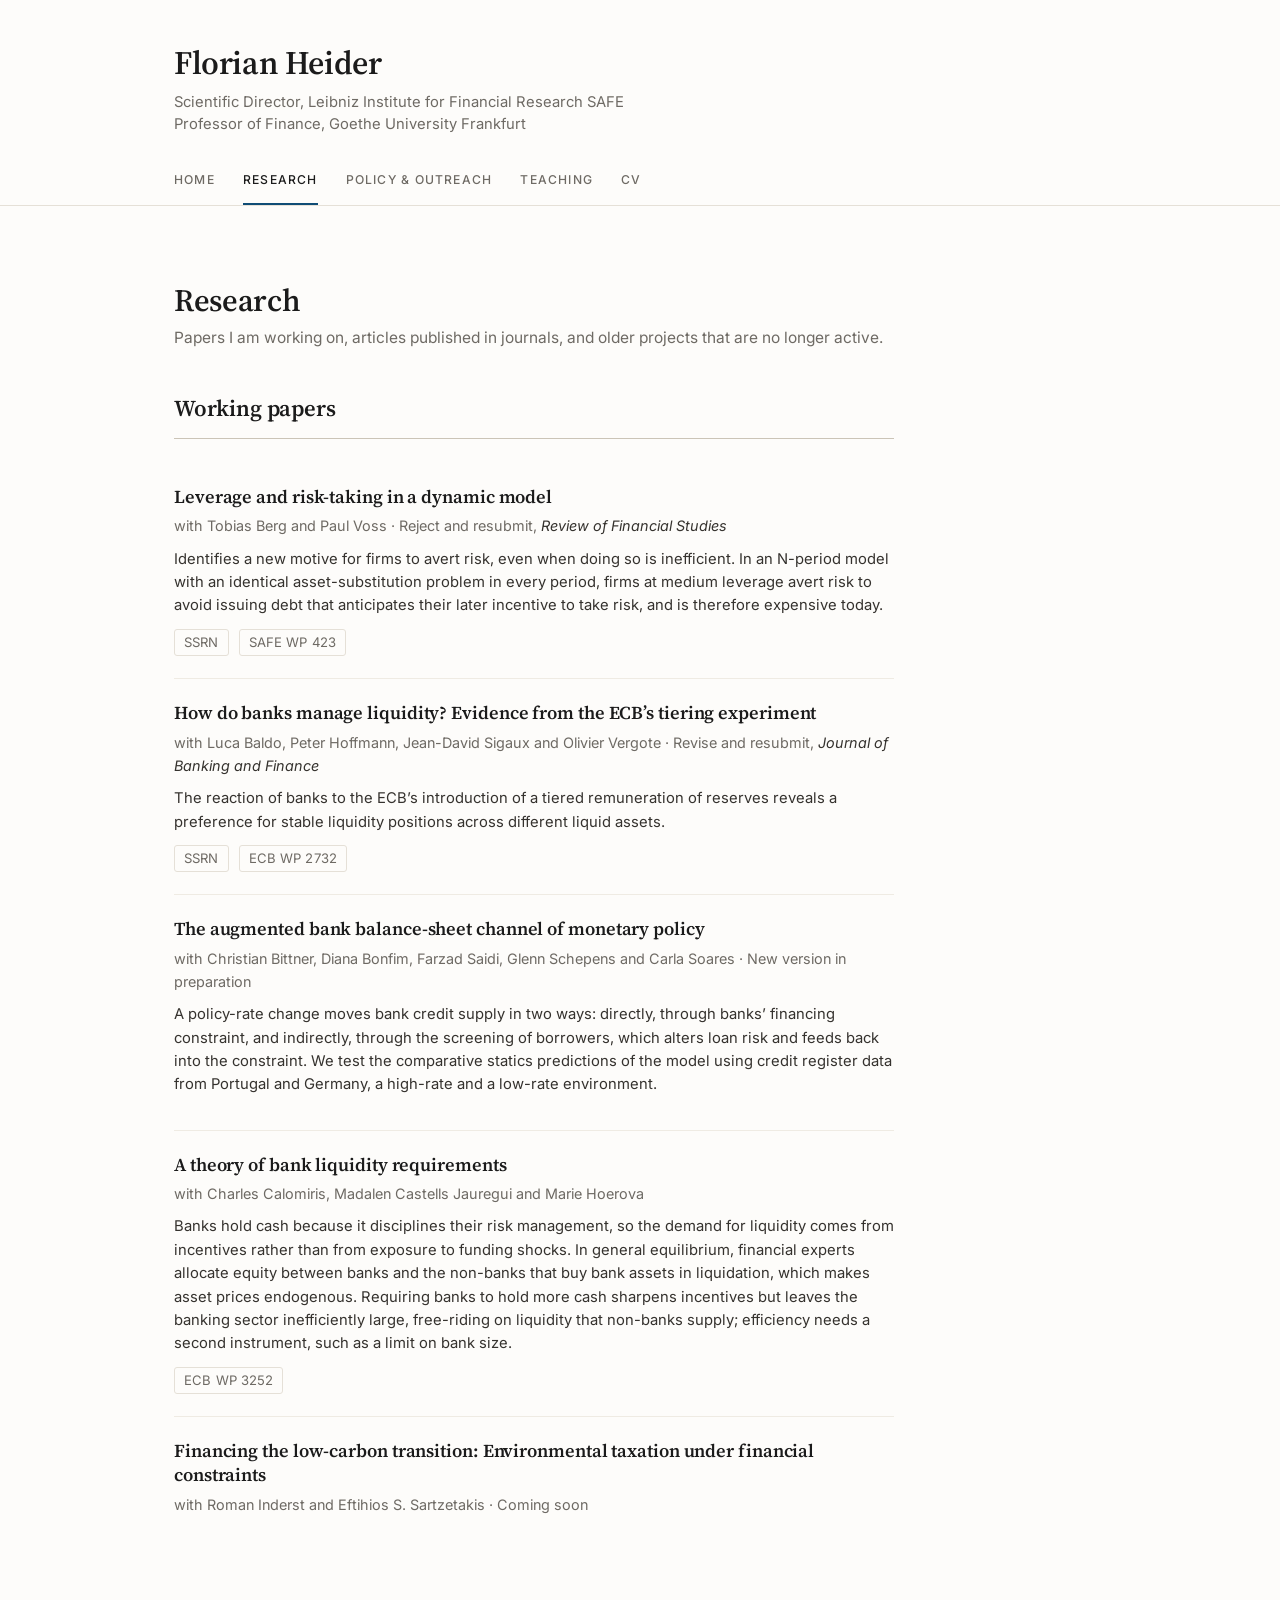
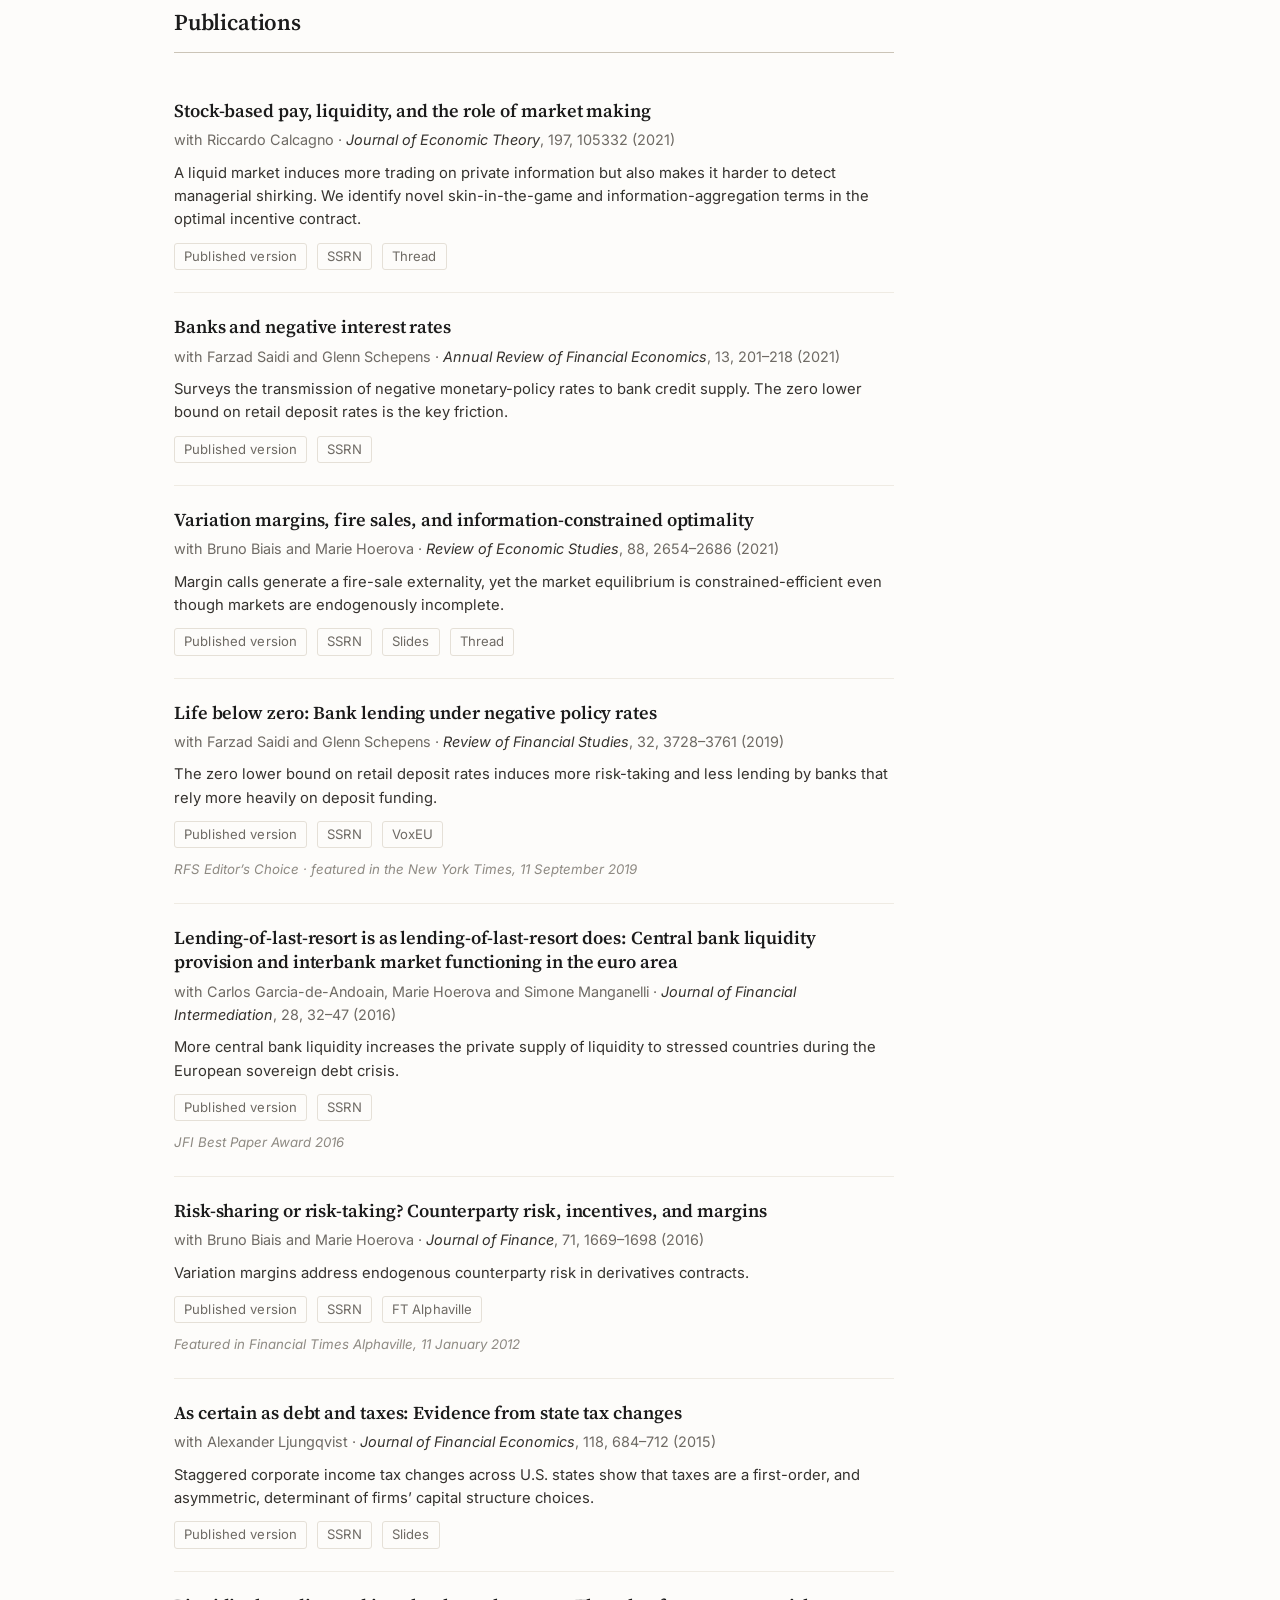
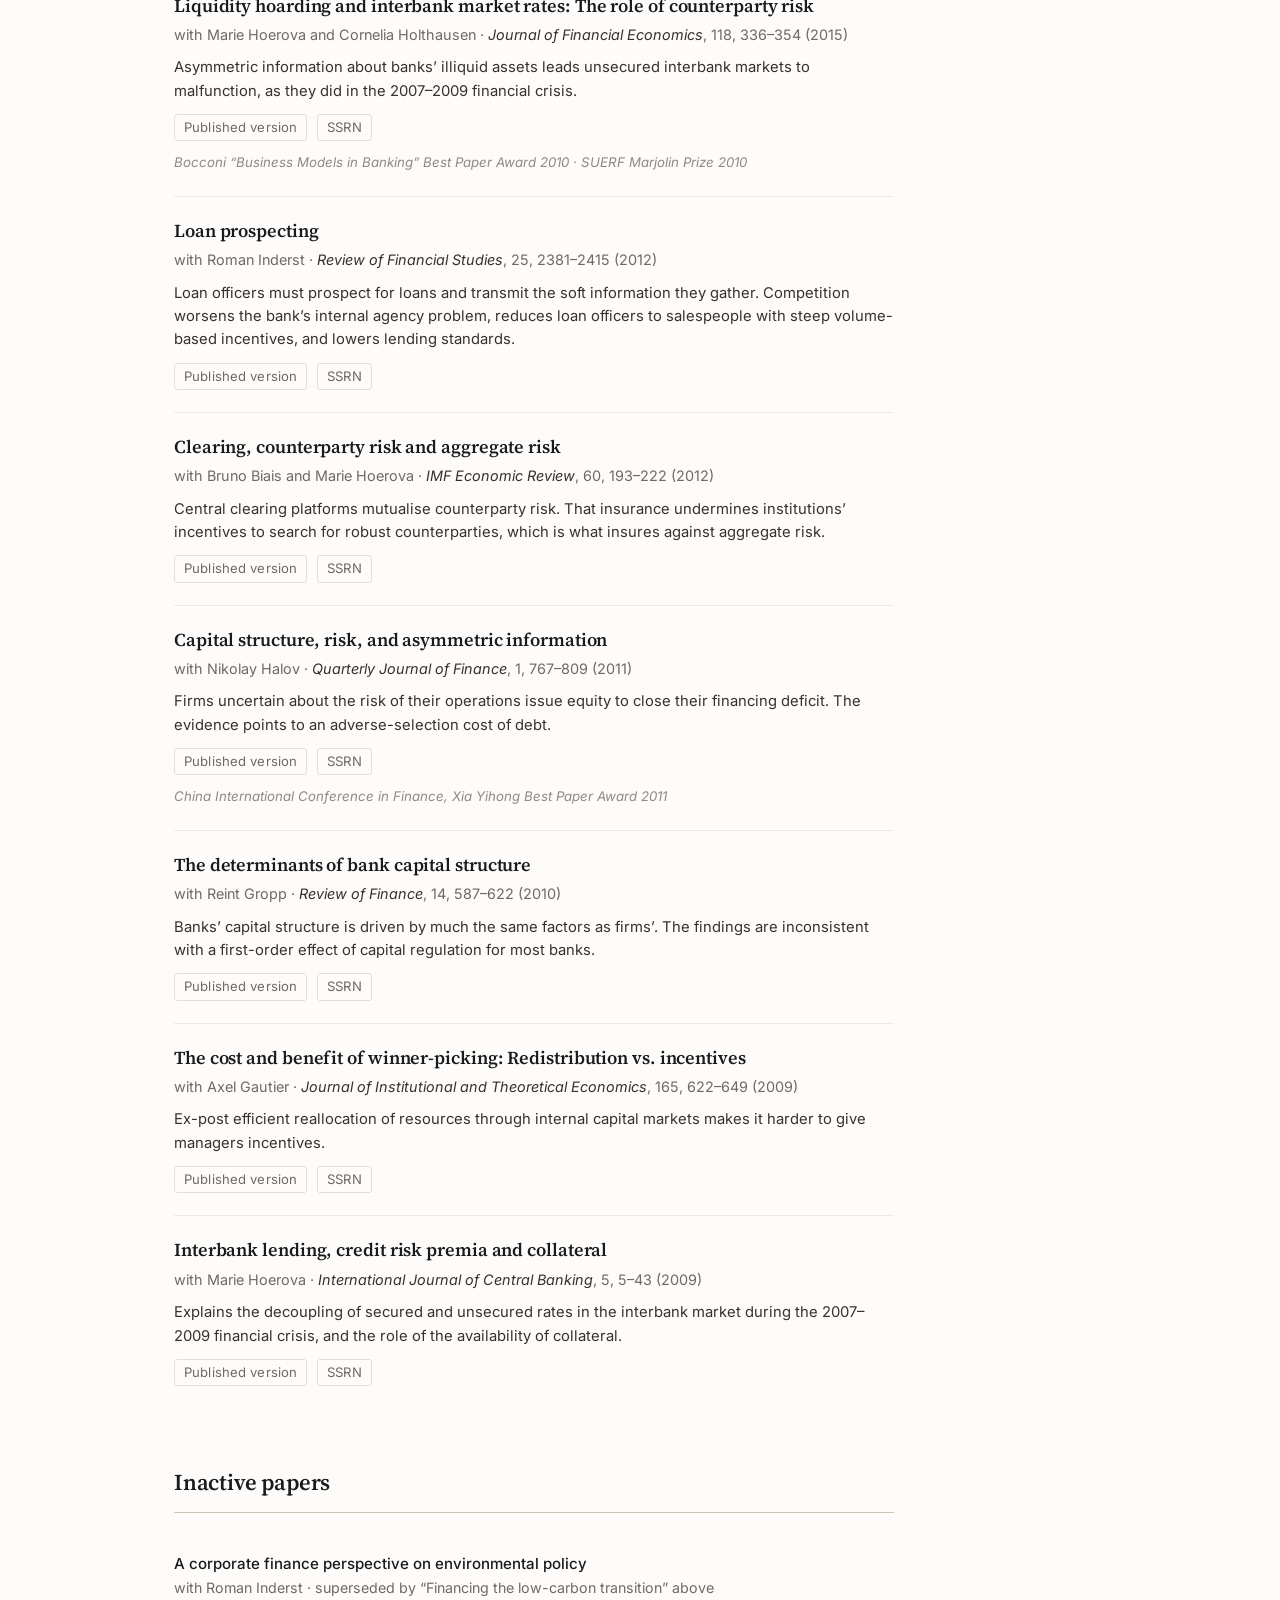
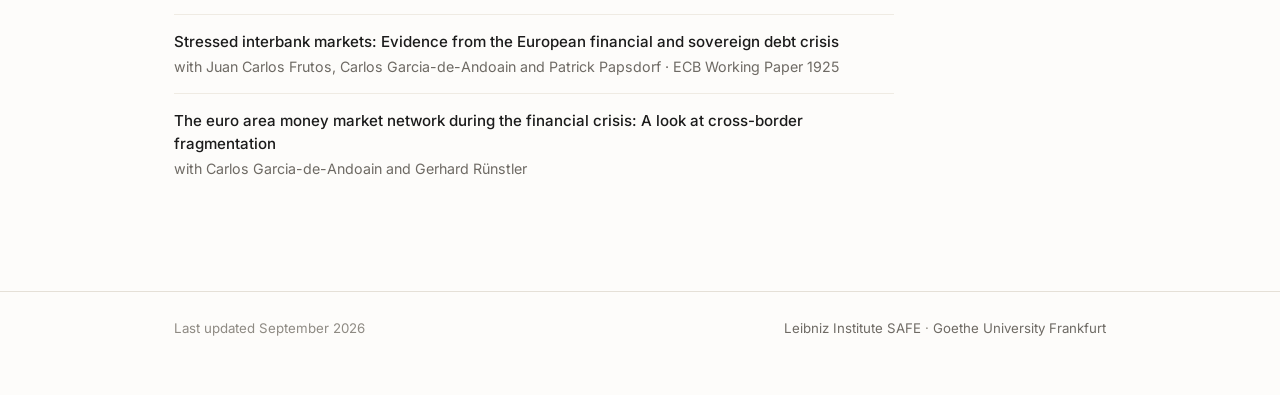
==== research.html @ 31ba9b54 "Rebuild the site: home, research, policy and outreach, teaching Replaces the placeholder page with a" ====
<!DOCTYPE html>
<html lang="en">
<head>
<meta charset="utf-8">
<meta name="viewport" content="width=device-width, initial-scale=1">
<title>Research &mdash; Florian Heider</title>
<meta name="description" content="Working papers and publications on financial intermediation, monetary policy transmission, market design and capital structure.">
<meta name="author" content="Florian Heider">
<meta property="og:title" content="Research &mdash; Florian Heider">
<meta property="og:description" content="Working papers and publications on financial intermediation, monetary policy transmission, market design and capital structure.">
<meta property="og:type" content="website">
<link rel="preconnect" href="https://fonts.googleapis.com">
<link rel="preconnect" href="https://fonts.gstatic.com" crossorigin>
<link href="https://fonts.googleapis.com/css2?family=Inter:wght@400;500;600&family=Source+Serif+4:opsz,wght@8..60,400;8..60,600&display=swap" rel="stylesheet">
<link rel="stylesheet" href="style.css">
</head>
<body>
<a class="skip" href="#main">Skip to content</a>

<header class="site-header">
  <div class="wrap">
    <a class="name" href="index.html">Florian Heider</a>
    <p class="role">Scientific Director, Leibniz Institute for Financial Research SAFE<br>
       Professor of Finance, Goethe University Frankfurt</p>
    <nav class="site-nav" aria-label="Main">
      <ul>
        <li><a href="index.html">Home</a></li>
        <li><a href="research.html" aria-current="page">Research</a></li>
        <li><a href="policy.html">Policy &amp; Outreach</a></li>
        <li><a href="teaching.html">Teaching</a></li>
        <li><a href="cv.pdf">CV</a></li>
      </ul>
    </nav>
  </div>
</header>

<main id="main" class="wrap">

<h1 class="page-title">Research</h1>
<p class="page-intro">Papers I am working on, articles published in journals, and older
   projects that are no longer active.</p>

<section id="working-papers">
  <h2 class="label">Working papers</h2>
  <article class="pub">
    <h3 class="pub-title"><a href="https://papers.ssrn.com/sol3/papers.cfm?abstract_id=4883155">Leverage and risk-taking in a dynamic model</a></h3>
    <p class="pub-meta">with Tobias Berg and Paul Voss &middot; Reject and resubmit, <em>Review of Financial Studies</em></p>
    <p class="pub-note">Identifies a new motive for firms to avert risk, even when doing so is inefficient. In an N-period model with an identical asset-substitution problem in every period, firms at medium leverage avert risk to avoid issuing debt that anticipates their later incentive to take risk, and is therefore expensive today.</p>
    <p class="pub-links"><a href="https://papers.ssrn.com/sol3/papers.cfm?abstract_id=4883155">SSRN</a> <a href="https://safe-frankfurt.de/publications/working-papers/details/publicationname/leverage-and-risk-taking-in-a-dynamic-model.html">SAFE WP 423</a></p>
  </article>
  <article class="pub">
    <h3 class="pub-title"><a href="https://papers.ssrn.com/sol3/papers.cfm?abstract_id=4230682">How do banks manage liquidity? Evidence from the ECB&rsquo;s tiering experiment</a></h3>
    <p class="pub-meta">with Luca Baldo, Peter Hoffmann, Jean-David Sigaux and Olivier Vergote &middot; Revise and resubmit, <em>Journal of Banking and Finance</em></p>
    <p class="pub-note">The reaction of banks to the ECB&rsquo;s introduction of a tiered remuneration of reserves reveals a preference for stable liquidity positions across different liquid assets.</p>
    <p class="pub-links"><a href="https://papers.ssrn.com/sol3/papers.cfm?abstract_id=4230682">SSRN</a> <a href="https://www.ecb.europa.eu/pub/pdf/scpwps/ecb.wp2732~9bb7f4e4cc.en.pdf">ECB WP 2732</a></p>
  </article>
  <article class="pub">
    <h3 class="pub-title">The augmented bank balance-sheet channel of monetary policy</h3>
    <p class="pub-meta">with Christian Bittner, Diana Bonfim, Farzad Saidi, Glenn Schepens and Carla Soares &middot; New version in preparation</p>
    <p class="pub-note">A policy-rate change moves bank credit supply in two ways: directly, through banks&rsquo; financing constraint, and indirectly, through the screening of borrowers, which alters loan risk and feeds back into the constraint. We test the comparative statics predictions of the model using credit register data from Portugal and Germany, a high-rate and a low-rate environment.</p>
  </article>
  <article class="pub">
    <h3 class="pub-title"><a href="https://www.ecb.europa.eu/pub/pdf/scpwps/ecb.wp3252~91761af52b.en.pdf">A theory of bank liquidity requirements</a></h3>
    <p class="pub-meta">with Charles Calomiris, Madalen Castells Jauregui and Marie Hoerova</p>
    <p class="pub-note">Banks hold cash because it disciplines their risk management, so the demand for liquidity comes from incentives rather than from exposure to funding shocks. In general equilibrium, financial experts allocate equity between banks and the non-banks that buy bank assets in liquidation, which makes asset prices endogenous. Requiring banks to hold more cash sharpens incentives but leaves the banking sector inefficiently large, free-riding on liquidity that non-banks supply; efficiency needs a second instrument, such as a limit on bank size.</p>
    <p class="pub-links"><a href="https://www.ecb.europa.eu/pub/pdf/scpwps/ecb.wp3252~91761af52b.en.pdf">ECB WP 3252</a></p>
  </article>
  <article class="pub">
    <h3 class="pub-title">Financing the low-carbon transition: Environmental taxation under financial constraints</h3>
    <p class="pub-meta">with Roman Inderst and Eftihios S. Sartzetakis &middot; Coming soon</p>
  </article>
</section>

<section id="publications">
  <h2 class="label">Publications</h2>
  <article class="pub">
    <h3 class="pub-title"><a href="https://papers.ssrn.com/sol3/papers.cfm?abstract_id=3459071">Stock-based pay, liquidity, and the role of market making</a></h3>
    <p class="pub-meta">with Riccardo Calcagno &middot; <em>Journal of Economic Theory</em>, 197, 105332 (2021)</p>
    <p class="pub-note">A liquid market induces more trading on private information but also makes it harder to detect managerial shirking. We identify novel skin-in-the-game and information-aggregation terms in the optimal incentive contract.</p>
    <p class="pub-links"><a href="https://doi.org/10.1016/j.jet.2021.105332">Published version</a> <a href="https://papers.ssrn.com/sol3/papers.cfm?abstract_id=3459071">SSRN</a> <a href="https://twitter.com/fheider/status/1442565546038362117">Thread</a></p>
  </article>
  <article class="pub">
    <h3 class="pub-title"><a href="https://papers.ssrn.com/sol3/papers.cfm?abstract_id=3733777">Banks and negative interest rates</a></h3>
    <p class="pub-meta">with Farzad Saidi and Glenn Schepens &middot; <em>Annual Review of Financial Economics</em>, 13, 201&ndash;218 (2021)</p>
    <p class="pub-note">Surveys the transmission of negative monetary-policy rates to bank credit supply. The zero lower bound on retail deposit rates is the key friction.</p>
    <p class="pub-links"><a href="https://doi.org/10.1146/annurev-financial-111320-102646">Published version</a> <a href="https://papers.ssrn.com/sol3/papers.cfm?abstract_id=3733777">SSRN</a></p>
  </article>
  <article class="pub">
    <h3 class="pub-title"><a href="https://ssrn.com/abstract=2696439">Variation margins, fire sales, and information-constrained optimality</a></h3>
    <p class="pub-meta">with Bruno Biais and Marie Hoerova &middot; <em>Review of Economic Studies</em>, 88, 2654&ndash;2686 (2021)</p>
    <p class="pub-note">Margin calls generate a fire-sale externality, yet the market equilibrium is constrained-efficient even though markets are endogenously incomplete.</p>
    <p class="pub-links"><a href="https://doi.org/10.1093/restud/rdaa083">Published version</a> <a href="https://ssrn.com/abstract=2696439">SSRN</a> <a href="https://drive.google.com/file/d/1qHk_gkbvj4x4H7MCbyPeDihzzgxMRTwf/view?usp=sharing">Slides</a> <a href="https://twitter.com/fheider/status/1336286173019430912">Thread</a></p>
  </article>
  <article class="pub">
    <h3 class="pub-title"><a href="https://papers.ssrn.com/sol3/papers.cfm?abstract_id=2788204">Life below zero: Bank lending under negative policy rates</a></h3>
    <p class="pub-meta">with Farzad Saidi and Glenn Schepens &middot; <em>Review of Financial Studies</em>, 32, 3728&ndash;3761 (2019)</p>
    <p class="pub-note">The zero lower bound on retail deposit rates induces more risk-taking and less lending by banks that rely more heavily on deposit funding.</p>
    <p class="pub-links"><a href="https://doi.org/10.1093/rfs/hhz016">Published version</a> <a href="https://papers.ssrn.com/sol3/papers.cfm?abstract_id=2788204">SSRN</a> <a href="https://cepr.org/voxeu/columns/bank-lending-under-negative-policy-rates">VoxEU</a></p>
    <p class="pub-award">RFS Editor&rsquo;s Choice &middot; featured in the New York Times, 11 September 2019</p>
  </article>
  <article class="pub">
    <h3 class="pub-title"><a href="https://papers.ssrn.com/sol3/papers.cfm?abstract_id=2663484">Lending-of-last-resort is as lending-of-last-resort does: Central bank liquidity provision and interbank market functioning in the euro area</a></h3>
    <p class="pub-meta">with Carlos Garcia-de-Andoain, Marie Hoerova and Simone Manganelli &middot; <em>Journal of Financial Intermediation</em>, 28, 32&ndash;47 (2016)</p>
    <p class="pub-note">More central bank liquidity increases the private supply of liquidity to stressed countries during the European sovereign debt crisis.</p>
    <p class="pub-links"><a href="https://doi.org/10.1016/j.jfi.2016.01.003">Published version</a> <a href="https://papers.ssrn.com/sol3/papers.cfm?abstract_id=2663484">SSRN</a></p>
    <p class="pub-award">JFI Best Paper Award 2016</p>
  </article>
  <article class="pub">
    <h3 class="pub-title"><a href="https://papers.ssrn.com/sol3/papers.cfm?abstract_id=1571065">Risk-sharing or risk-taking? Counterparty risk, incentives, and margins</a></h3>
    <p class="pub-meta">with Bruno Biais and Marie Hoerova &middot; <em>Journal of Finance</em>, 71, 1669&ndash;1698 (2016)</p>
    <p class="pub-note">Variation margins address endogenous counterparty risk in derivatives contracts.</p>
    <p class="pub-links"><a href="https://doi.org/10.1111/jofi.12396">Published version</a> <a href="https://papers.ssrn.com/sol3/papers.cfm?abstract_id=1571065">SSRN</a> <a href="alphaville.pdf">FT Alphaville</a></p>
    <p class="pub-award">Featured in Financial Times Alphaville, 11 January 2012</p>
  </article>
  <article class="pub">
    <h3 class="pub-title"><a href="https://papers.ssrn.com/sol3/papers.cfm?abstract_id=2024200">As certain as debt and taxes: Evidence from state tax changes</a></h3>
    <p class="pub-meta">with Alexander Ljungqvist &middot; <em>Journal of Financial Economics</em>, 118, 684&ndash;712 (2015)</p>
    <p class="pub-note">Staggered corporate income tax changes across U.S. states show that taxes are a first-order, and asymmetric, determinant of firms&rsquo; capital structure choices.</p>
    <p class="pub-links"><a href="https://doi.org/10.1016/j.jfineco.2015.01.004">Published version</a> <a href="https://papers.ssrn.com/sol3/papers.cfm?abstract_id=2024200">SSRN</a> <a href="https://drive.google.com/file/d/1RSQTUVcjlbPniYZhNd1MhUw2k_OrFApg/view?usp=sharing">Slides</a></p>
  </article>
  <article class="pub">
    <h3 class="pub-title"><a href="https://papers.ssrn.com/sol3/papers.cfm?abstract_id=1362113">Liquidity hoarding and interbank market rates: The role of counterparty risk</a></h3>
    <p class="pub-meta">with Marie Hoerova and Cornelia Holthausen &middot; <em>Journal of Financial Economics</em>, 118, 336&ndash;354 (2015)</p>
    <p class="pub-note">Asymmetric information about banks&rsquo; illiquid assets leads unsecured interbank markets to malfunction, as they did in the 2007&ndash;2009 financial crisis.</p>
    <p class="pub-links"><a href="https://doi.org/10.1016/j.jfineco.2015.07.002">Published version</a> <a href="https://papers.ssrn.com/sol3/papers.cfm?abstract_id=1362113">SSRN</a></p>
    <p class="pub-award">Bocconi &ldquo;Business Models in Banking&rdquo; Best Paper Award 2010 &middot; SUERF Marjolin Prize 2010</p>
  </article>
  <article class="pub">
    <h3 class="pub-title"><a href="https://papers.ssrn.com/sol3/papers.cfm?abstract_id=1769828">Loan prospecting</a></h3>
    <p class="pub-meta">with Roman Inderst &middot; <em>Review of Financial Studies</em>, 25, 2381&ndash;2415 (2012)</p>
    <p class="pub-note">Loan officers must prospect for loans and transmit the soft information they gather. Competition worsens the bank&rsquo;s internal agency problem, reduces loan officers to salespeople with steep volume-based incentives, and lowers lending standards.</p>
    <p class="pub-links"><a href="https://doi.org/10.1093/rfs/hhs051">Published version</a> <a href="https://papers.ssrn.com/sol3/papers.cfm?abstract_id=1769828">SSRN</a></p>
  </article>
  <article class="pub">
    <h3 class="pub-title"><a href="https://papers.ssrn.com/sol3/papers.cfm?abstract_id=2096777">Clearing, counterparty risk and aggregate risk</a></h3>
    <p class="pub-meta">with Bruno Biais and Marie Hoerova &middot; <em>IMF Economic Review</em>, 60, 193&ndash;222 (2012)</p>
    <p class="pub-note">Central clearing platforms mutualise counterparty risk. That insurance undermines institutions&rsquo; incentives to search for robust counterparties, which is what insures against aggregate risk.</p>
    <p class="pub-links"><a href="https://www.jstor.org/stable/23276893">Published version</a> <a href="https://papers.ssrn.com/sol3/papers.cfm?abstract_id=2096777">SSRN</a></p>
  </article>
  <article class="pub">
    <h3 class="pub-title"><a href="https://papers.ssrn.com/sol3/papers.cfm?abstract_id=566443">Capital structure, risk, and asymmetric information</a></h3>
    <p class="pub-meta">with Nikolay Halov &middot; <em>Quarterly Journal of Finance</em>, 1, 767&ndash;809 (2011)</p>
    <p class="pub-note">Firms uncertain about the risk of their operations issue equity to close their financing deficit. The evidence points to an adverse-selection cost of debt.</p>
    <p class="pub-links"><a href="https://doi.org/10.1142/S2010139211000171">Published version</a> <a href="https://papers.ssrn.com/sol3/papers.cfm?abstract_id=566443">SSRN</a></p>
    <p class="pub-award">China International Conference in Finance, Xia Yihong Best Paper Award 2011</p>
  </article>
  <article class="pub">
    <h3 class="pub-title"><a href="https://papers.ssrn.com/sol3/papers.cfm?abstract_id=967417">The determinants of bank capital structure</a></h3>
    <p class="pub-meta">with Reint Gropp &middot; <em>Review of Finance</em>, 14, 587&ndash;622 (2010)</p>
    <p class="pub-note">Banks&rsquo; capital structure is driven by much the same factors as firms&rsquo;. The findings are inconsistent with a first-order effect of capital regulation for most banks.</p>
    <p class="pub-links"><a href="https://doi.org/10.1093/rof/rfp030">Published version</a> <a href="https://papers.ssrn.com/sol3/papers.cfm?abstract_id=967417">SSRN</a></p>
  </article>
  <article class="pub">
    <h3 class="pub-title"><a href="https://papers.ssrn.com/abstract=275890">The cost and benefit of winner-picking: Redistribution vs. incentives</a></h3>
    <p class="pub-meta">with Axel Gautier &middot; <em>Journal of Institutional and Theoretical Economics</em>, 165, 622&ndash;649 (2009)</p>
    <p class="pub-note">Ex-post efficient reallocation of resources through internal capital markets makes it harder to give managers incentives.</p>
    <p class="pub-links"><a href="https://doi.org/10.1628/093245609789919603">Published version</a> <a href="https://papers.ssrn.com/abstract=275890">SSRN</a></p>
  </article>
  <article class="pub">
    <h3 class="pub-title"><a href="https://papers.ssrn.com/abstract=1520393">Interbank lending, credit risk premia and collateral</a></h3>
    <p class="pub-meta">with Marie Hoerova &middot; <em>International Journal of Central Banking</em>, 5, 5&ndash;43 (2009)</p>
    <p class="pub-note">Explains the decoupling of secured and unsecured rates in the interbank market during the 2007&ndash;2009 financial crisis, and the role of the availability of collateral.</p>
    <p class="pub-links"><a href="https://www.ijcb.org/journal/ijcb09q4a1.htm">Published version</a> <a href="https://papers.ssrn.com/abstract=1520393">SSRN</a></p>
  </article>
</section>

<section id="inactive">
  <h2 class="label">Inactive papers</h2>
  <ul class="items">
    <li><span class="t">A corporate finance perspective on environmental policy</span><span class="m">with Roman Inderst &middot; superseded by &ldquo;Financing the low-carbon transition&rdquo; above</span></li>
    <li><span class="t">Stressed interbank markets: Evidence from the European financial and sovereign debt crisis</span><span class="m">with Juan Carlos Frutos, Carlos Garcia-de-Andoain and Patrick Papsdorf &middot; ECB Working Paper 1925</span></li>
    <li><span class="t">The euro area money market network during the financial crisis: A look at cross-border fragmentation</span><span class="m">with Carlos Garcia-de-Andoain and Gerhard R&uuml;nstler</span></li>
  </ul>
  </section>

  </div>

</div>

</main>

<footer class="site-footer">
  <div class="wrap">
    <span>Last updated September 2026</span>
    <span><a href="https://safe-frankfurt.de/">Leibniz Institute SAFE</a> &middot;
          <a href="https://www.wiwi.uni-frankfurt.de/abteilungen/finance/home.html">Goethe University Frankfurt</a></span>
  </div>
</footer>

</body>
</html>
---- style.css ----
/* ------------------------------------------------------------------
   florianheider.github.io
   Hand-written CSS. No build step, no framework.
   Edit the tokens in :root to change the look of the whole site.
------------------------------------------------------------------- */

:root {
  --bg:        #fdfcfa;
  --surface:   #ffffff;
  --ink:       #1b1b1b;
  --ink-2:     #35322e;
  --muted:     #6e6a64;
  --faint:     #8e8a83;
  --rule:      #e5e0d7;
  --rule-mid:  #cbc4b7;
  --rule-soft: #efebe3;
  --accent:    #0f4c75;
  --accent-2:  #14618f;
  --mark:      #f3efe6;

  --serif: "Source Serif 4", Georgia, "Times New Roman", serif;
  --sans:  "Inter", -apple-system, BlinkMacSystemFont, "Segoe UI", Helvetica, Arial, sans-serif;

  --measure: 720px;
  --gutter: 24px;
}

@media (prefers-color-scheme: dark) {
  :root:not([data-theme="light"]) {
    --bg:        #14151a;
    --surface:   #191b21;
    --ink:       #eceae5;
    --ink-2:     #cfccc5;
    --muted:     #9e9a93;
    --faint:     #857f77;
    --rule:      #2c2f38;
    --rule-mid:  #3f434d;
    --rule-soft: #24272e;
    --accent:    #7db6dd;
    --accent-2:  #9ccbeb;
    --mark:      #21242c;
  }
}

:root[data-theme="dark"] {
  --bg:        #14151a;
  --surface:   #191b21;
  --ink:       #eceae5;
  --ink-2:     #cfccc5;
  --muted:     #9e9a93;
  --faint:     #857f77;
  --rule:      #2c2f38;
  --rule-mid:  #3f434d;
  --rule-soft: #24272e;
  --accent:    #7db6dd;
  --accent-2:  #9ccbeb;
  --mark:      #21242c;
}

*, *::before, *::after { box-sizing: border-box; }

html { -webkit-text-size-adjust: 100%; }

body {
  margin: 0;
  background: var(--bg);
  color: var(--ink);
  font-family: var(--sans);
  font-size: 17px;
  line-height: 1.62;
  -webkit-font-smoothing: antialiased;
  text-rendering: optimizeLegibility;
}

.wrap {
  max-width: 980px;
  margin: 0 auto;
  padding: 0 var(--gutter);
}

/* ---------- links ---------- */

a { color: var(--accent); text-decoration: none; }
a:hover, a:focus-visible { color: var(--accent-2); text-decoration: underline; text-underline-offset: 2px; }

.skip {
  position: absolute; left: -9999px;
  background: var(--accent); color: #fff;
  padding: 10px 16px; z-index: 50;
}
.skip:focus { left: 12px; top: 12px; }

:focus-visible { outline: 2px solid var(--accent); outline-offset: 3px; }

/* ---------- header ---------- */

.site-header {
  border-bottom: 1px solid var(--rule);
  background: var(--bg);
  padding: 44px 0 0;
}

.name {
  display: inline-block;
  font-family: var(--serif);
  font-size: 2.05rem;
  font-weight: 600;
  letter-spacing: -0.012em;
  color: var(--ink);
  line-height: 1.15;
}
.name:hover { color: var(--ink); text-decoration: none; }

.role {
  margin: 8px 0 0;
  font-size: 0.925rem;
  line-height: 1.5;
  color: var(--muted);
  max-width: 70ch;
}

.site-nav { margin-top: 26px; }
.site-nav ul {
  list-style: none;
  margin: 0; padding: 0;
  display: flex;
  flex-wrap: wrap;
  gap: 4px 28px;
}
.site-nav a {
  display: inline-block;
  padding: 9px 0 13px;
  font-size: 0.76rem;
  font-weight: 500;
  letter-spacing: 0.1em;
  text-transform: uppercase;
  color: var(--muted);
  border-bottom: 2px solid transparent;
}
.site-nav a:hover { color: var(--ink); text-decoration: none; }
.site-nav a[aria-current="page"] {
  color: var(--ink);
  border-bottom-color: var(--accent);
}

/* ---------- main ---------- */

main.wrap { padding-top: 76px; padding-bottom: 24px; }

h1.page-title {
  font-family: var(--serif);
  font-size: 1.95rem;
  font-weight: 600;
  letter-spacing: -0.01em;
  margin: 0 0 6px;
  line-height: 1.2;
}

.page-intro {
  margin: 0 0 40px;
  color: var(--muted);
  max-width: var(--measure);
  font-size: 0.97rem;
}

/* section label — small caps rule, used across pages */
.label {
  font-family: var(--serif);
  font-size: 1.42rem;
  font-weight: 600;
  letter-spacing: -0.008em;
  color: var(--ink);
  margin: 0 0 24px;
  padding-bottom: 11px;
  border-bottom: 1px solid var(--rule-mid);
  max-width: var(--measure);
}

section + section { margin-top: 56px; }

/* Recent sits under the bio in the grid's left column */
.recent { margin-top: 58px; }

/* A page with no intro paragraph: the title would otherwise sit on the first section */
.page-title + section { margin-top: 66px; }

/* ---------- home ---------- */

.home-grid {
  display: grid;
  grid-template-columns: minmax(0, 1fr) 230px;
  gap: 48px;
  align-items: start;
}

.bio p { margin: 0 0 1.05em; max-width: var(--measure); color: var(--ink-2); }
.bio p:last-child { margin-bottom: 0; }
.bio strong { color: var(--ink); font-weight: 600; }

.portrait {
  width: 100%;
  height: auto;
  aspect-ratio: 1 / 1;
  object-fit: cover;
  object-position: 50% 28%;
  border-radius: 3px;
  display: block;
  background: var(--mark);
}

.card {
  margin-top: 26px;
  font-size: 0.9rem;
}
.card dl { margin: 0; }
.card dt {
  font-size: 0.68rem;
  font-weight: 600;
  letter-spacing: 0.13em;
  text-transform: uppercase;
  color: var(--faint);
  margin-top: 18px;
}
.card dt:first-child { margin-top: 0; }
.card dd { margin: 4px 0 0; color: var(--ink-2); line-height: 1.5; }
.card dd a { overflow-wrap: anywhere; }

.elsewhere { list-style: none; margin: 6px 0 0; padding: 0; }
.elsewhere li { margin-bottom: 3px; }
.quiet {
  display: block;
  font-size: 0.82em;
  color: var(--faint);
  line-height: 1.3;
  margin-top: -1px;
}

/* ---------- news ---------- */

.news { list-style: none; margin: 0; padding: 0; max-width: var(--measure); }
.news li {
  display: grid;
  grid-template-columns: 74px minmax(0, 1fr);
  gap: 18px;
  padding: 13px 0;
  border-bottom: 1px solid var(--rule-soft);
  font-size: 0.945rem;
}
.news li:last-child { border-bottom: 0; }
.news time {
  font-size: 0.76rem;
  font-weight: 500;
  letter-spacing: 0.06em;
  text-transform: uppercase;
  color: var(--faint);
  padding-top: 4px;
}
.news p { margin: 0; color: var(--ink-2); }

/* ---------- publications ---------- */

.pub {
  padding: 22px 0;
  border-bottom: 1px solid var(--rule-soft);
  max-width: var(--measure);
}
.pub:last-child { border-bottom: 0; }

.pub-title {
  font-family: var(--serif);
  font-size: 1.14rem;
  font-weight: 600;
  line-height: 1.34;
  margin: 0 0 5px;
  letter-spacing: -0.005em;
}
.pub-title a { color: var(--ink); }
.pub-title a:hover { color: var(--accent); text-decoration: none; }

.pub-meta {
  margin: 0 0 10px;
  font-size: 0.9rem;
  color: var(--muted);
}
.pub-meta em { font-style: italic; color: var(--ink-2); }

.pub-note {
  margin: 0 0 11px;
  font-size: 0.925rem;
  color: var(--ink-2);
  line-height: 1.58;
}

.pub-links { margin: 0; font-size: 0.82rem; display: flex; flex-wrap: wrap; gap: 6px 10px; }
.pub-links a {
  display: inline-block;
  padding: 2px 9px;
  border: 1px solid var(--rule);
  border-radius: 3px;
  color: var(--muted);
  letter-spacing: 0.01em;
}
.pub-links a:hover {
  color: var(--accent);
  border-color: var(--accent);
  text-decoration: none;
}

.pub-award {
  margin: 11px 0 0;
  font-size: 0.83rem;
  color: var(--faint);
  font-style: italic;
}

/* compact list, for policy pieces and short-form writing */
.items { list-style: none; margin: 0; padding: 0; max-width: var(--measure); }
.items li {
  padding: 15px 0;
  border-bottom: 1px solid var(--rule-soft);
  font-size: 0.945rem;
  line-height: 1.55;
}
.items li:last-child { border-bottom: 0; }
.items .t { color: var(--ink); font-weight: 500; }
.items .m { color: var(--muted); font-size: 0.89rem; display: block; margin-top: 2px; }

/* ---------- teaching ---------- */

.prose { max-width: var(--measure); }
.prose p { margin: 0 0 1.05em; color: var(--ink-2); }
.prose h3 {
  font-family: var(--serif);
  font-size: 1.1rem;
  font-weight: 600;
  margin: 30px 0 8px;
  color: var(--ink);
}
.prose ul { margin: 0 0 1.1em; padding-left: 1.15em; color: var(--ink-2); }
.prose li { margin-bottom: 6px; }

.note {
  margin: 0;
  padding: 16px 20px;
  background: var(--mark);
  border-left: 2px solid var(--accent);
  border-radius: 0 3px 3px 0;
  font-size: 0.925rem;
  color: var(--ink-2);
  max-width: var(--measure);
}
.note p { margin: 0 0 0.7em; }
.note p:last-child { margin-bottom: 0; }

/* ---------- footer ---------- */

.site-footer {
  margin-top: 72px;
  border-top: 1px solid var(--rule);
  padding: 26px 0 56px;
  font-size: 0.83rem;
  color: var(--faint);
}
.site-footer .wrap { display: flex; flex-wrap: wrap; gap: 8px 24px; justify-content: space-between; }
.site-footer a { color: var(--muted); }

/* ---------- responsive ---------- */

@media (max-width: 860px) {
  .home-grid { grid-template-columns: minmax(0, 1fr); gap: 36px; }
  .home-main { display: contents; }
  .bio    { order: 1; }
  aside   { order: 2; }
  .recent { order: 3; margin-top: 0; }
  .portrait { max-width: 260px; aspect-ratio: 1 / 1; }
}

@media (max-width: 640px) {
  body { font-size: 16px; }
  .site-header { padding-top: 32px; }
  .name { font-size: 1.68rem; }
  main.wrap { padding-top: 44px; }
  h1.page-title { font-size: 1.6rem; }
  .site-nav ul { gap: 2px 20px; }
  .news li { grid-template-columns: minmax(0, 1fr); gap: 3px; }
  .news time { padding-top: 0; }
  .site-footer .wrap { flex-direction: column; }
}

@media print {
  .site-nav, .site-footer, .portrait { display: none; }
  body { font-size: 11pt; color: #000; background: #fff; }
  a { color: #000; }
}
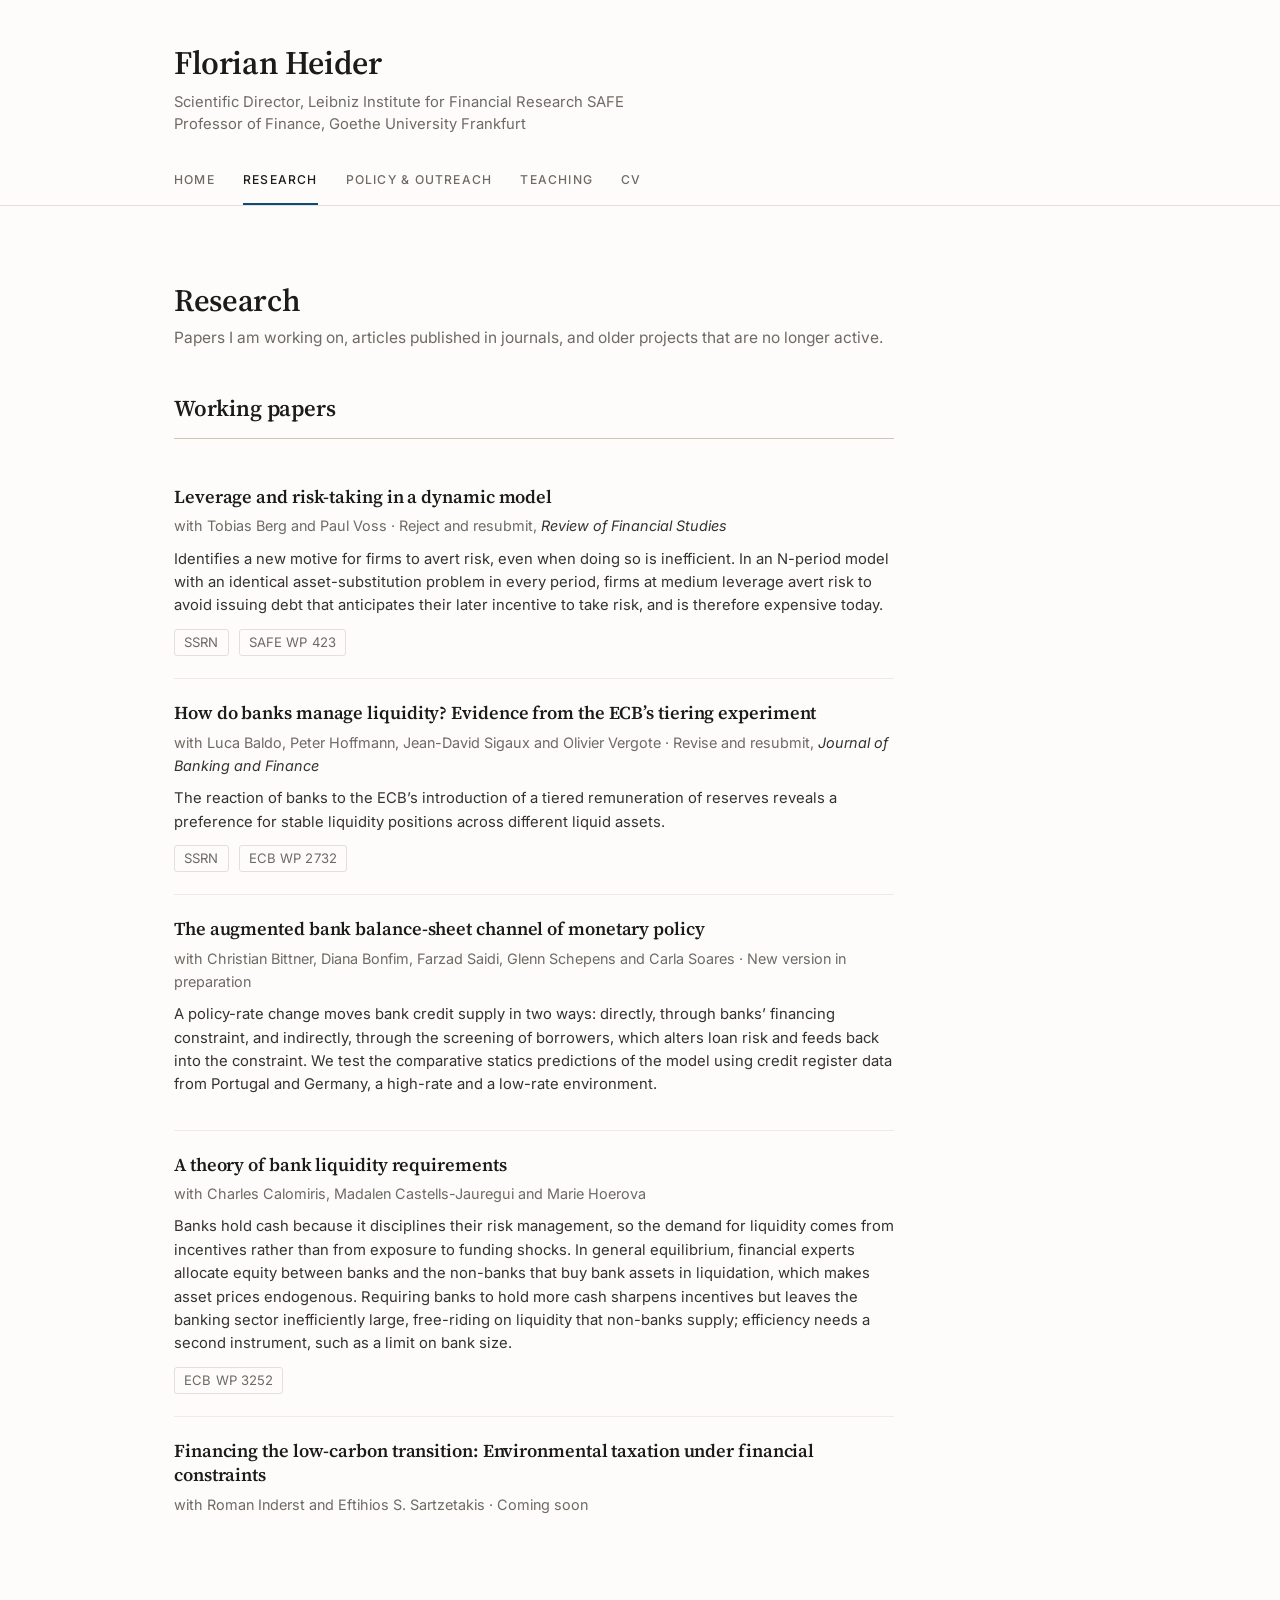
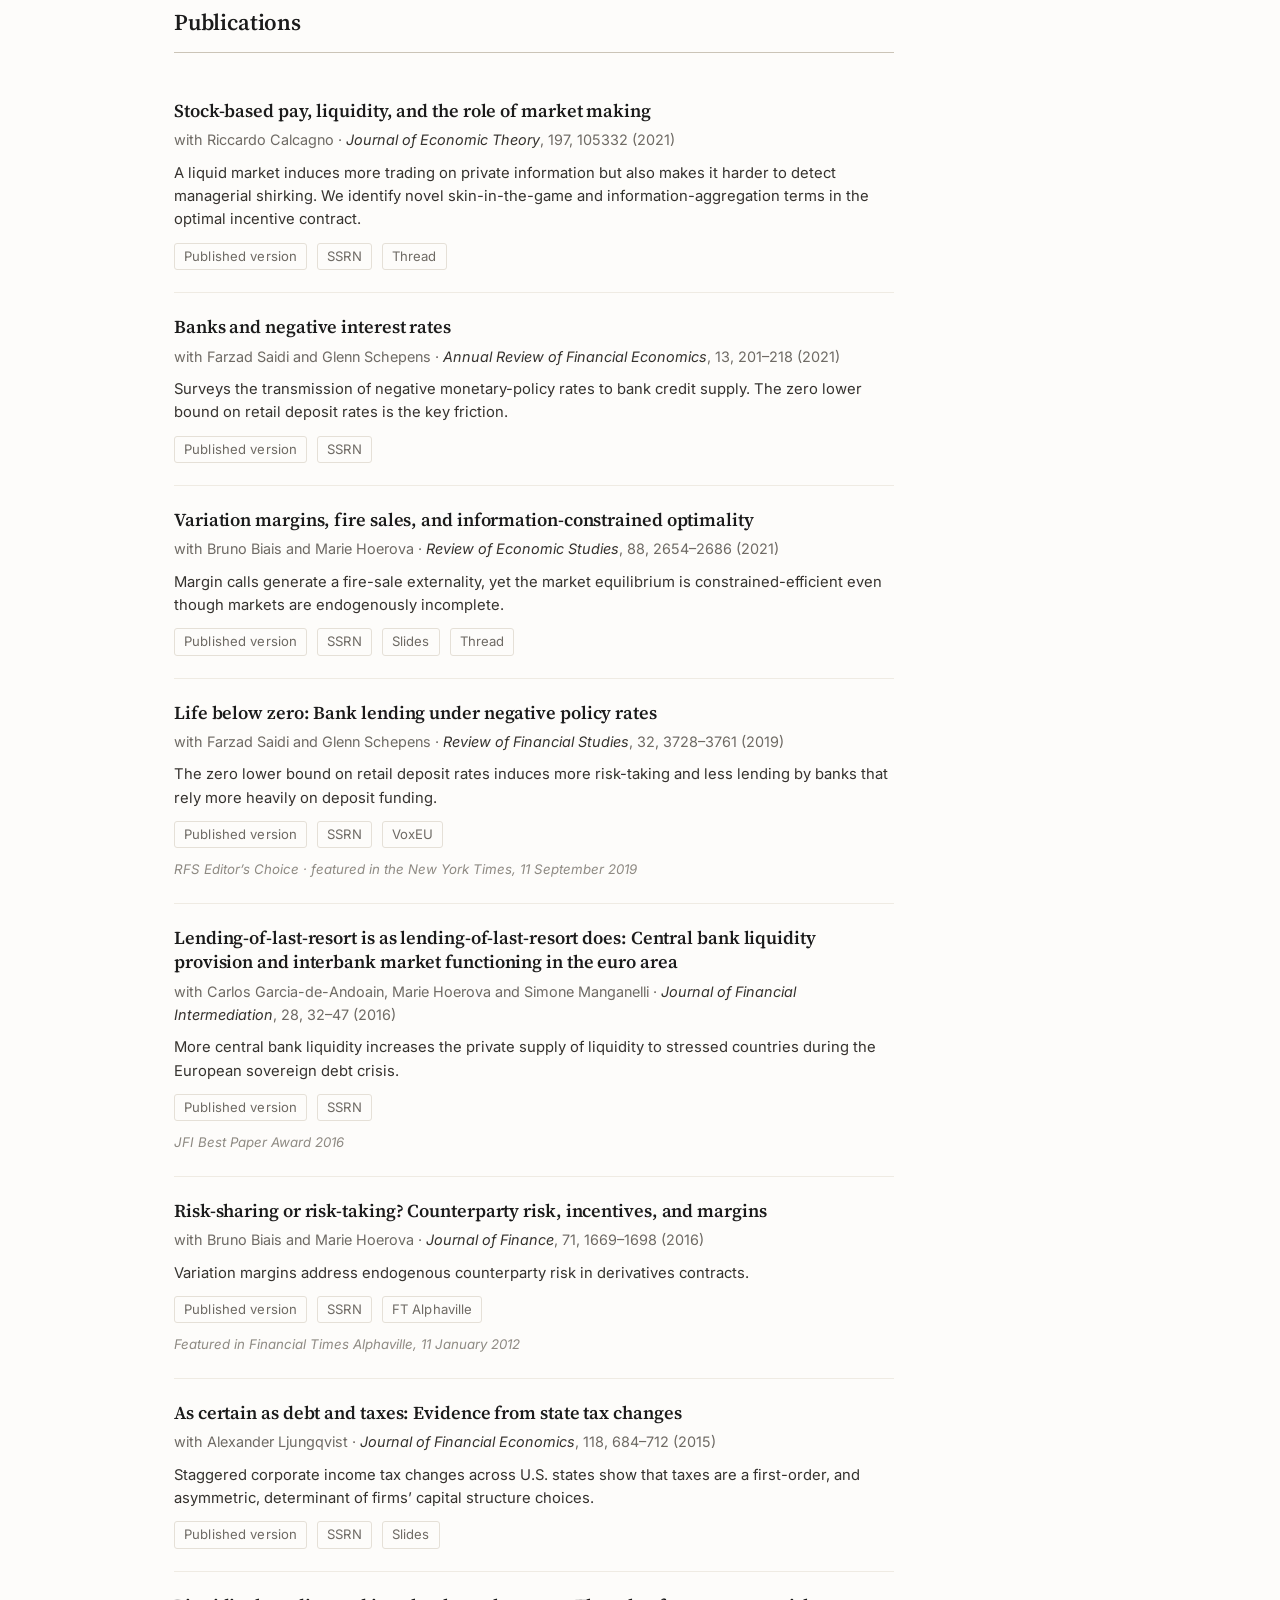
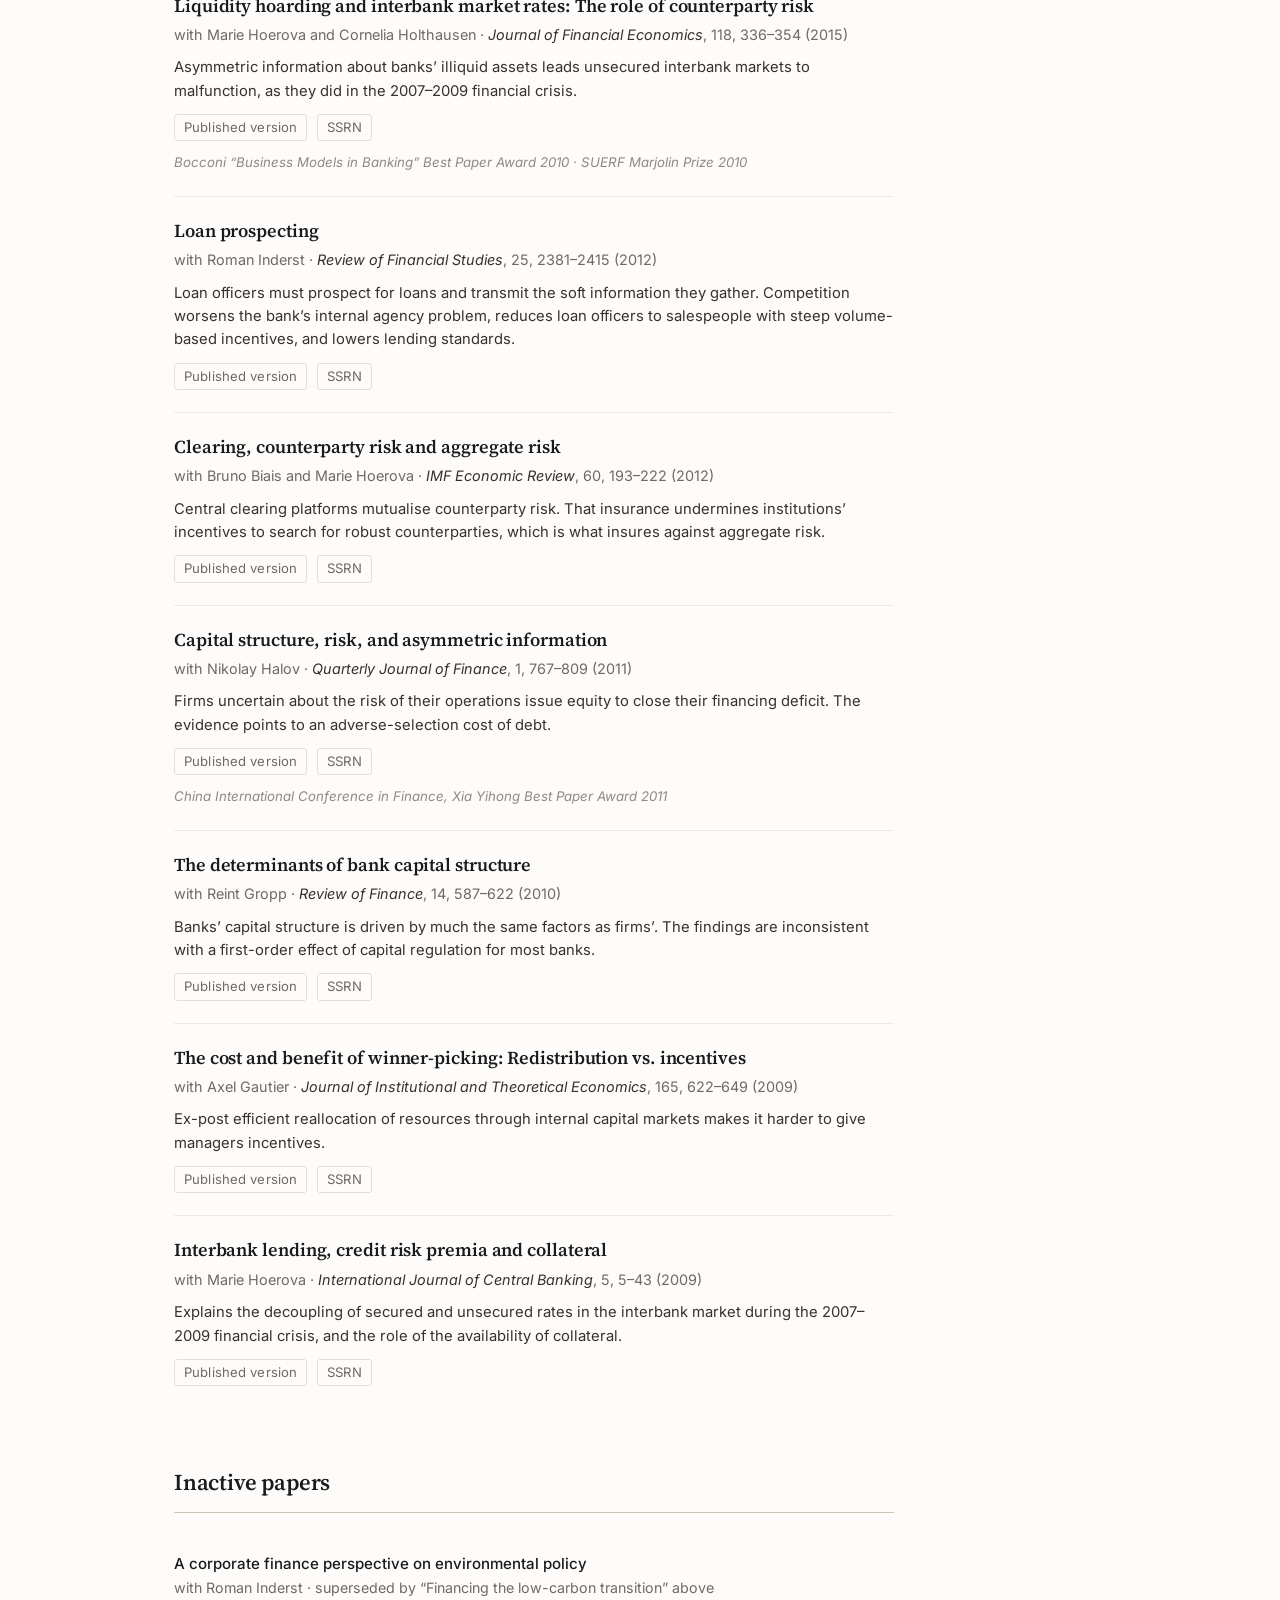
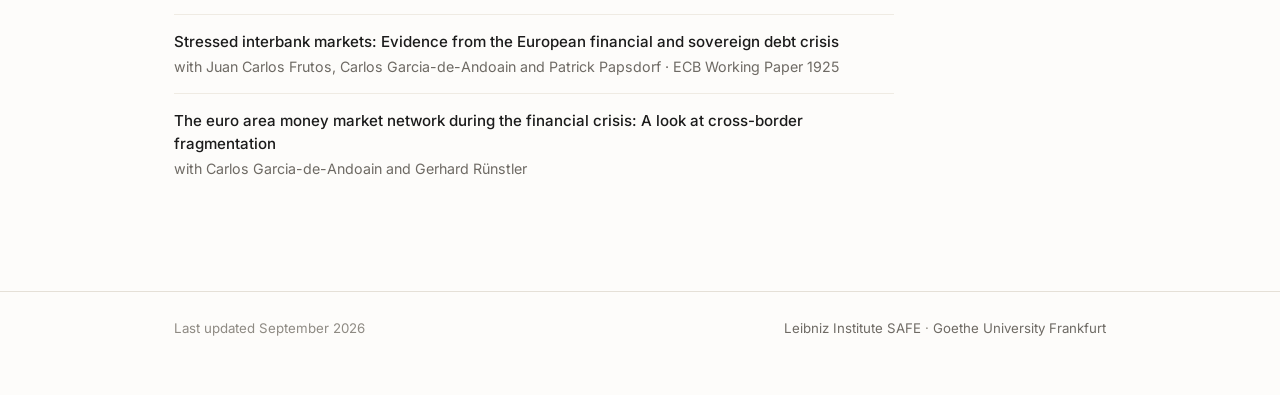
==== commit 21abea91: "Hyphenate Castells-Jauregui; refresh the published CV The CV source was updated on 19 September. Alm" ====
--- a/research.html
+++ b/research.html
@@ -61,7 +61,7 @@
   </article>
   <article class="pub">
     <h3 class="pub-title"><a href="https://www.ecb.europa.eu/pub/pdf/scpwps/ecb.wp3252~91761af52b.en.pdf">A theory of bank liquidity requirements</a></h3>
-    <p class="pub-meta">with Charles Calomiris, Madalen Castells Jauregui and Marie Hoerova</p>
+    <p class="pub-meta">with Charles Calomiris, Madalen Castells-Jauregui and Marie Hoerova</p>
     <p class="pub-note">Banks hold cash because it disciplines their risk management, so the demand for liquidity comes from incentives rather than from exposure to funding shocks. In general equilibrium, financial experts allocate equity between banks and the non-banks that buy bank assets in liquidation, which makes asset prices endogenous. Requiring banks to hold more cash sharpens incentives but leaves the banking sector inefficiently large, free-riding on liquidity that non-banks supply; efficiency needs a second instrument, such as a limit on bank size.</p>
     <p class="pub-links"><a href="https://www.ecb.europa.eu/pub/pdf/scpwps/ecb.wp3252~91761af52b.en.pdf">ECB WP 3252</a></p>
   </article>
